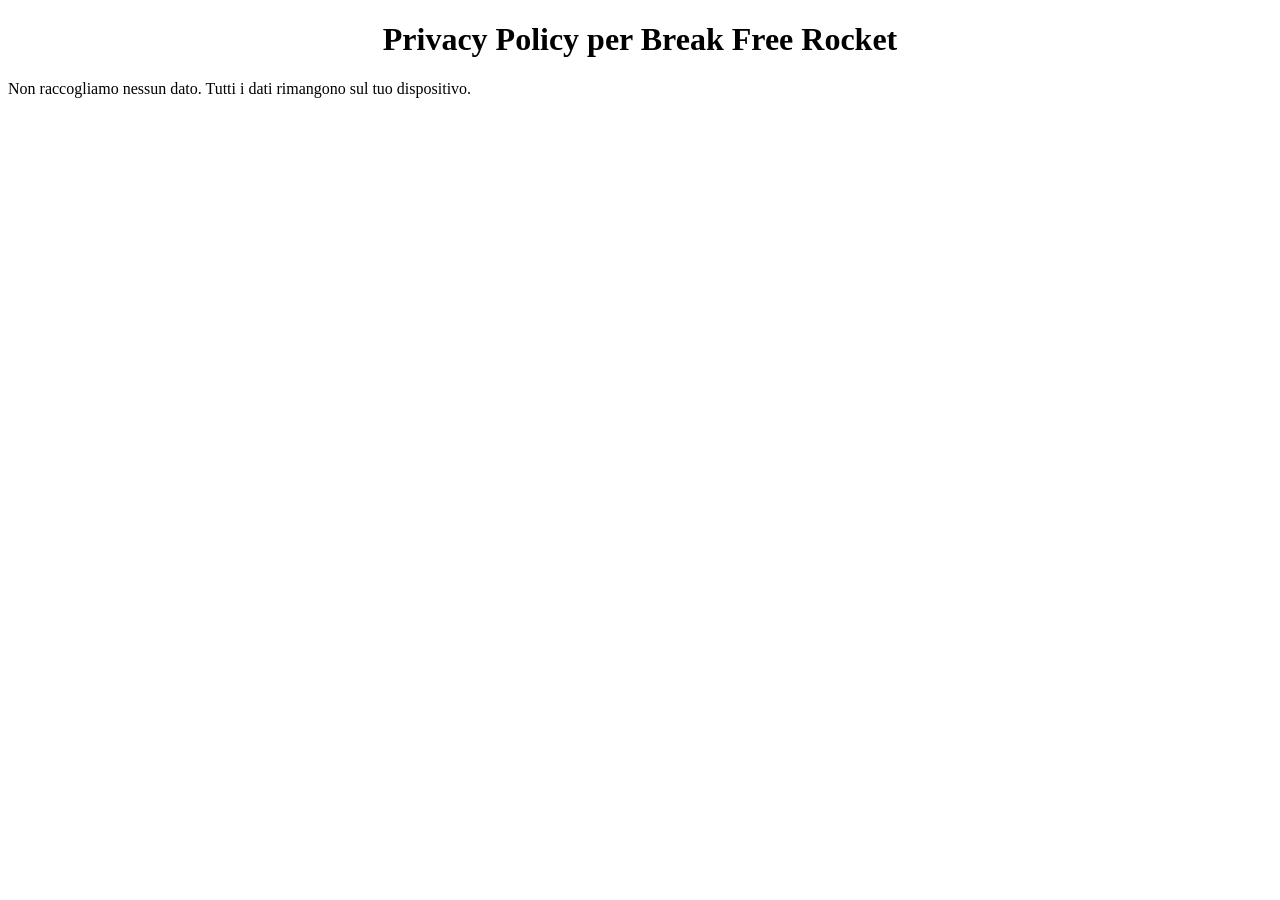
==== PrivacyPolicy-it.html @ 5b1b55f4 "Rename PrivacyPolicy-it to PrivacyPolicy-it.html" ====
<!DOCTYPE html PUBLIC "-//W3C//DTD HTML 4.01//EN">
<html>
  <head>
    <title>
      Privacy Policy per Break Free Rocket
    </title>
  </head>
  <body>
    <center>
    <h1>Privacy Policy per Break Free Rocket</h1>
    </center>
    <p>
       Non raccogliamo nessun dato. Tutti i dati rimangono sul tuo dispositivo.
    </p>
  </body>
</html>
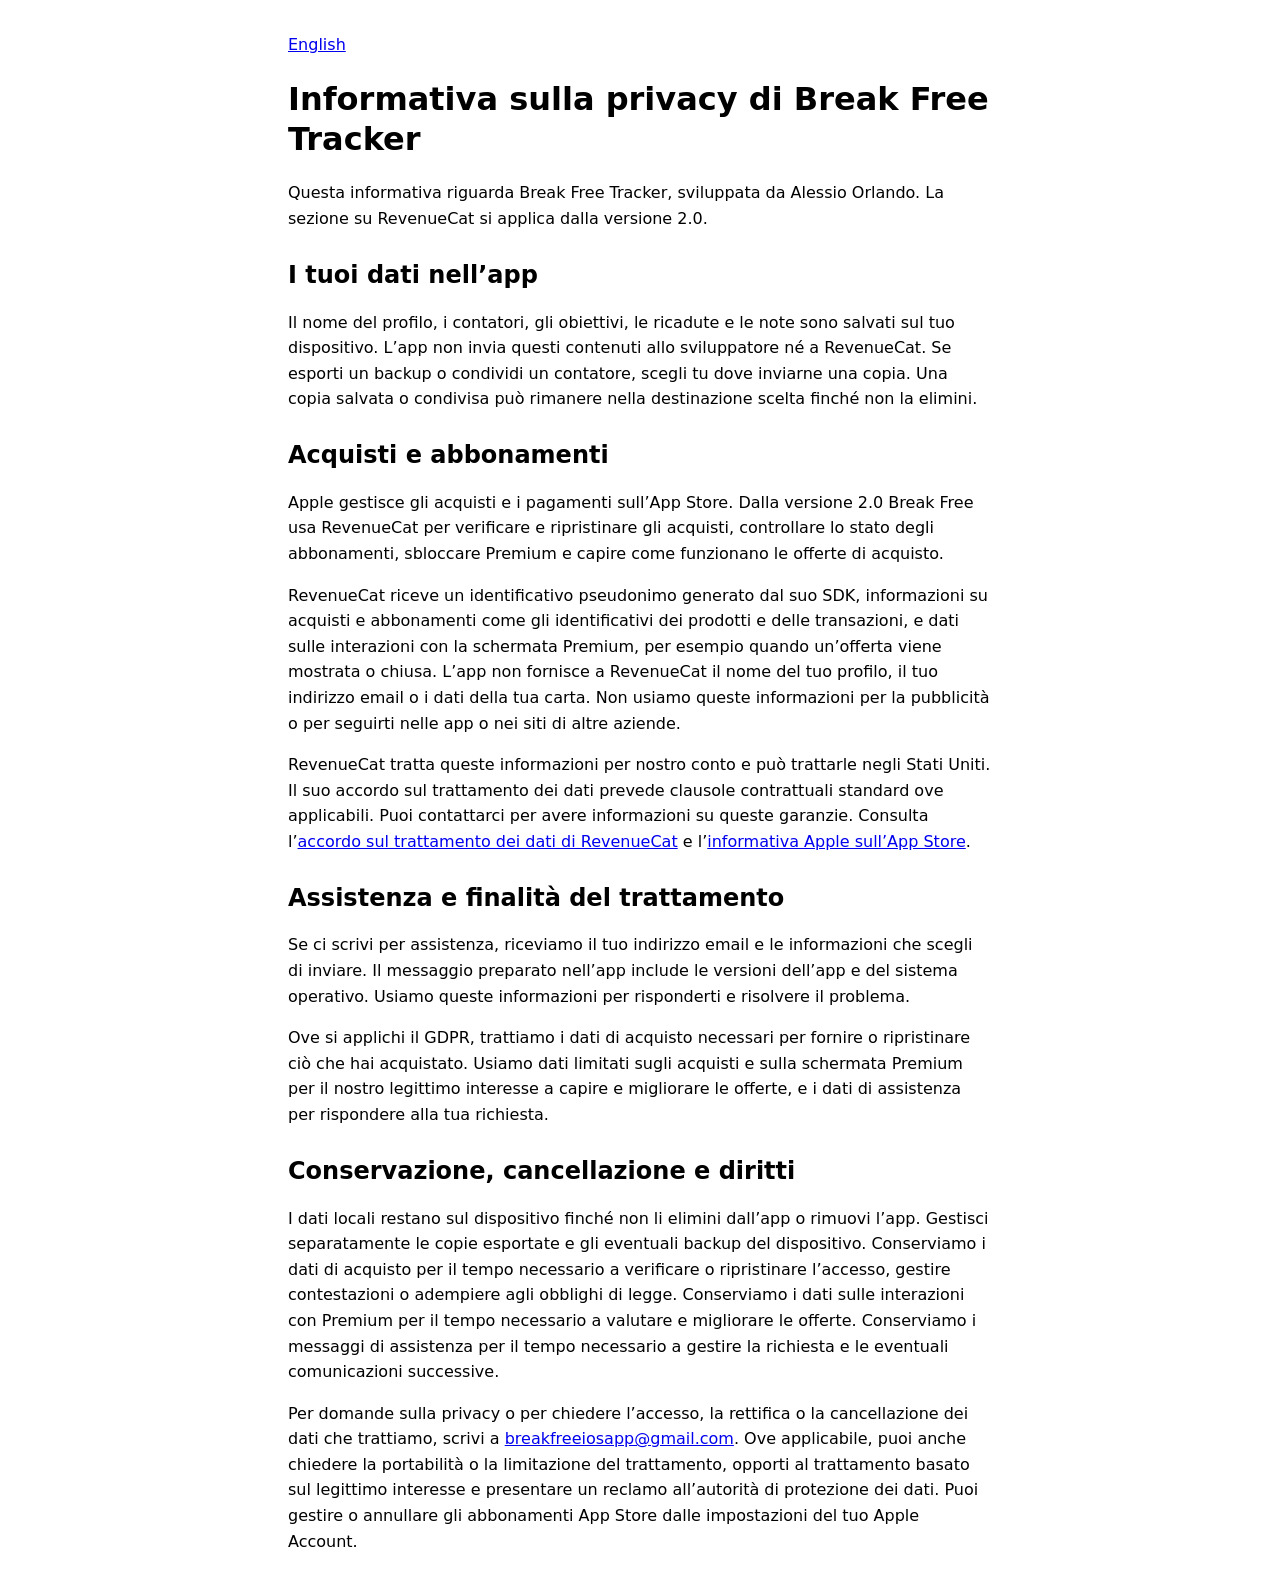
==== commit 9558cd8b: "Update Break Free privacy policy for version 2.0" ====
--- a/PrivacyPolicy-it.html
+++ b/PrivacyPolicy-it.html
@@ -1,16 +1,33 @@
-<!DOCTYPE html PUBLIC "-//W3C//DTD HTML 4.01//EN">
-<html>
-  <head>
-    <title>
-      Privacy Policy per Break Free Rocket
-    </title>
-  </head>
-  <body>
-    <center>
-    <h1>Privacy Policy per Break Free Rocket</h1>
-    </center>
-    <p>
-       Non raccogliamo nessun dato. Tutti i dati rimangono sul tuo dispositivo.
-    </p>
-  </body>
+<!doctype html>
+<html lang="it">
+<head>
+  <meta charset="utf-8">
+  <meta name="viewport" content="width=device-width, initial-scale=1">
+  <title>Informativa sulla privacy di Break Free Tracker</title>
+  <style>
+    :root { color-scheme: light dark; }
+    body { font: 1rem/1.6 system-ui, sans-serif; margin: 2rem auto; max-width: 44rem; padding: 0 1rem; }
+    h1, h2 { line-height: 1.25; }
+    h2 { margin-top: 1.75rem; }
+  </style>
+</head>
+<body>
+  <main>
+    <p><a href="PrivacyPolicy.html" hreflang="en" lang="en">English</a></p>
+    <h1>Informativa sulla privacy di Break Free Tracker</h1>
+    <p>Questa informativa riguarda Break Free Tracker, sviluppata da Alessio Orlando. La sezione su RevenueCat si applica dalla versione 2.0.</p>
+    <h2>I tuoi dati nell’app</h2>
+    <p>Il nome del profilo, i contatori, gli obiettivi, le ricadute e le note sono salvati sul tuo dispositivo. L’app non invia questi contenuti allo sviluppatore né a RevenueCat. Se esporti un backup o condividi un contatore, scegli tu dove inviarne una copia. Una copia salvata o condivisa può rimanere nella destinazione scelta finché non la elimini.</p>
+    <h2>Acquisti e abbonamenti</h2>
+    <p>Apple gestisce gli acquisti e i pagamenti sull’App Store. Dalla versione 2.0 Break Free usa RevenueCat per verificare e ripristinare gli acquisti, controllare lo stato degli abbonamenti, sbloccare Premium e capire come funzionano le offerte di acquisto.</p>
+    <p>RevenueCat riceve un identificativo pseudonimo generato dal suo SDK, informazioni su acquisti e abbonamenti come gli identificativi dei prodotti e delle transazioni, e dati sulle interazioni con la schermata Premium, per esempio quando un’offerta viene mostrata o chiusa. L’app non fornisce a RevenueCat il nome del tuo profilo, il tuo indirizzo email o i dati della tua carta. Non usiamo queste informazioni per la pubblicità o per seguirti nelle app o nei siti di altre aziende.</p>
+    <p>RevenueCat tratta queste informazioni per nostro conto e può trattarle negli Stati Uniti. Il suo accordo sul trattamento dei dati prevede clausole contrattuali standard ove applicabili. Puoi contattarci per avere informazioni su queste garanzie. Consulta l’<a href="https://www.revenuecat.com/dpa">accordo sul trattamento dei dati di RevenueCat</a> e l’<a href="https://www.apple.com/legal/privacy/data/it/app-store/">informativa Apple sull’App Store</a>.</p>
+    <h2>Assistenza e finalità del trattamento</h2>
+    <p>Se ci scrivi per assistenza, riceviamo il tuo indirizzo email e le informazioni che scegli di inviare. Il messaggio preparato nell’app include le versioni dell’app e del sistema operativo. Usiamo queste informazioni per risponderti e risolvere il problema.</p>
+    <p>Ove si applichi il GDPR, trattiamo i dati di acquisto necessari per fornire o ripristinare ciò che hai acquistato. Usiamo dati limitati sugli acquisti e sulla schermata Premium per il nostro legittimo interesse a capire e migliorare le offerte, e i dati di assistenza per rispondere alla tua richiesta.</p>
+    <h2>Conservazione, cancellazione e diritti</h2>
+    <p>I dati locali restano sul dispositivo finché non li elimini dall’app o rimuovi l’app. Gestisci separatamente le copie esportate e gli eventuali backup del dispositivo. Conserviamo i dati di acquisto per il tempo necessario a verificare o ripristinare l’accesso, gestire contestazioni o adempiere agli obblighi di legge. Conserviamo i dati sulle interazioni con Premium per il tempo necessario a valutare e migliorare le offerte. Conserviamo i messaggi di assistenza per il tempo necessario a gestire la richiesta e le eventuali comunicazioni successive.</p>
+    <p>Per domande sulla privacy o per chiedere l’accesso, la rettifica o la cancellazione dei dati che trattiamo, scrivi a <a href="mailto:breakfreeiosapp@gmail.com">breakfreeiosapp@gmail.com</a>. Ove applicabile, puoi anche chiedere la portabilità o la limitazione del trattamento, opporti al trattamento basato sul legittimo interesse e presentare un reclamo all’autorità di protezione dei dati. Puoi gestire o annullare gli abbonamenti App Store dalle impostazioni del tuo Apple Account.</p>
+  </main>
+</body>
 </html>
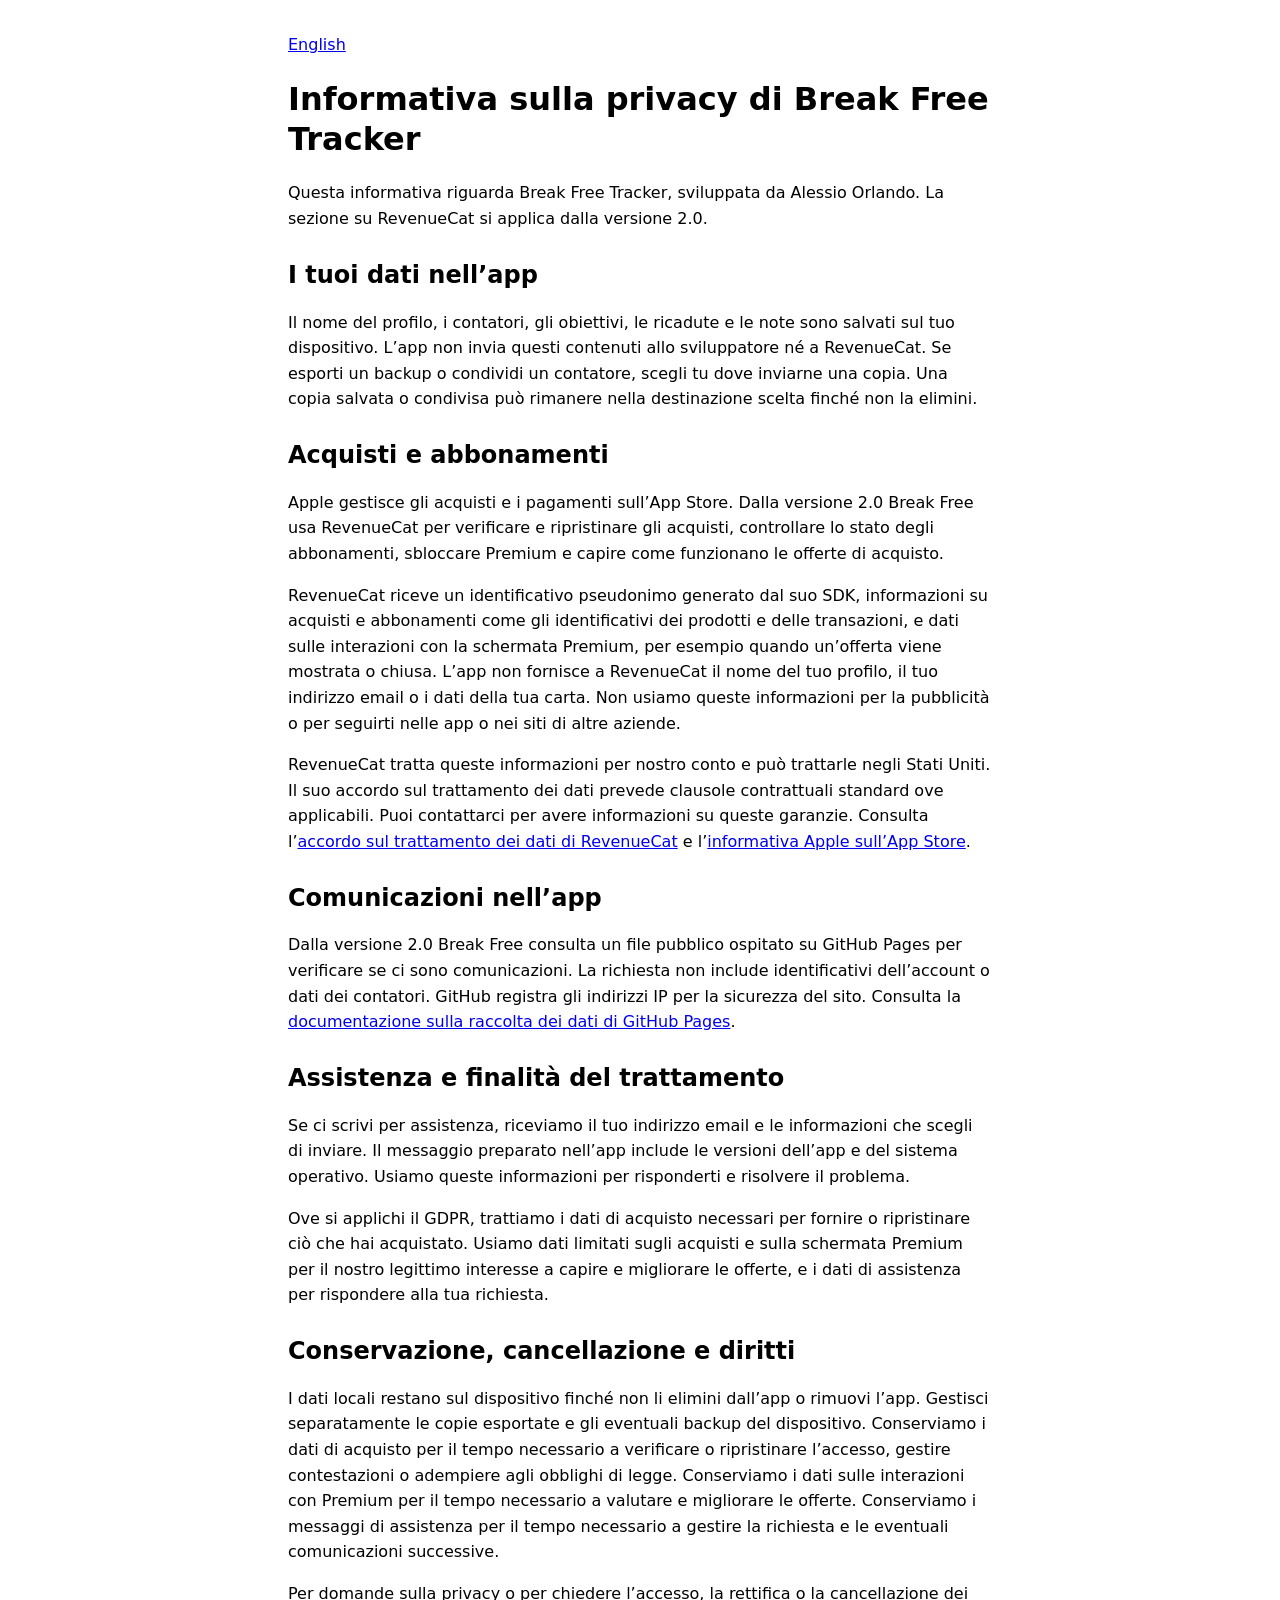
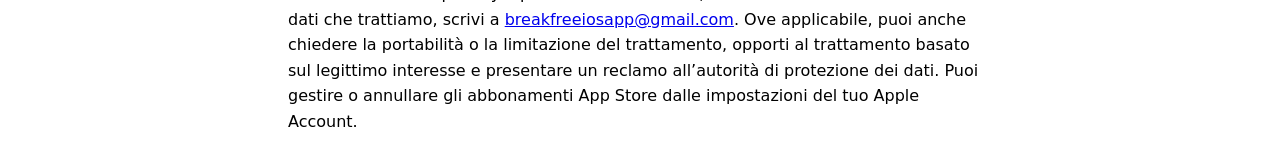
==== commit c6fb7986: "Publish Break Free 2.0 announcement pages and remote switch" ====
--- a/PrivacyPolicy-it.html
+++ b/PrivacyPolicy-it.html
@@ -22,6 +22,8 @@
     <p>Apple gestisce gli acquisti e i pagamenti sull’App Store. Dalla versione 2.0 Break Free usa RevenueCat per verificare e ripristinare gli acquisti, controllare lo stato degli abbonamenti, sbloccare Premium e capire come funzionano le offerte di acquisto.</p>
     <p>RevenueCat riceve un identificativo pseudonimo generato dal suo SDK, informazioni su acquisti e abbonamenti come gli identificativi dei prodotti e delle transazioni, e dati sulle interazioni con la schermata Premium, per esempio quando un’offerta viene mostrata o chiusa. L’app non fornisce a RevenueCat il nome del tuo profilo, il tuo indirizzo email o i dati della tua carta. Non usiamo queste informazioni per la pubblicità o per seguirti nelle app o nei siti di altre aziende.</p>
     <p>RevenueCat tratta queste informazioni per nostro conto e può trattarle negli Stati Uniti. Il suo accordo sul trattamento dei dati prevede clausole contrattuali standard ove applicabili. Puoi contattarci per avere informazioni su queste garanzie. Consulta l’<a href="https://www.revenuecat.com/dpa">accordo sul trattamento dei dati di RevenueCat</a> e l’<a href="https://www.apple.com/legal/privacy/data/it/app-store/">informativa Apple sull’App Store</a>.</p>
+    <h2>Comunicazioni nell’app</h2>
+    <p>Dalla versione 2.0 Break Free consulta un file pubblico ospitato su GitHub Pages per verificare se ci sono comunicazioni. La richiesta non include identificativi dell’account o dati dei contatori. GitHub registra gli indirizzi IP per la sicurezza del sito. Consulta la <a href="https://docs.github.com/en/pages/getting-started-with-github-pages/what-is-github-pages#data-collection">documentazione sulla raccolta dei dati di GitHub Pages</a>.</p>
     <h2>Assistenza e finalità del trattamento</h2>
     <p>Se ci scrivi per assistenza, riceviamo il tuo indirizzo email e le informazioni che scegli di inviare. Il messaggio preparato nell’app include le versioni dell’app e del sistema operativo. Usiamo queste informazioni per risponderti e risolvere il problema.</p>
     <p>Ove si applichi il GDPR, trattiamo i dati di acquisto necessari per fornire o ripristinare ciò che hai acquistato. Usiamo dati limitati sugli acquisti e sulla schermata Premium per il nostro legittimo interesse a capire e migliorare le offerte, e i dati di assistenza per rispondere alla tua richiesta.</p>
